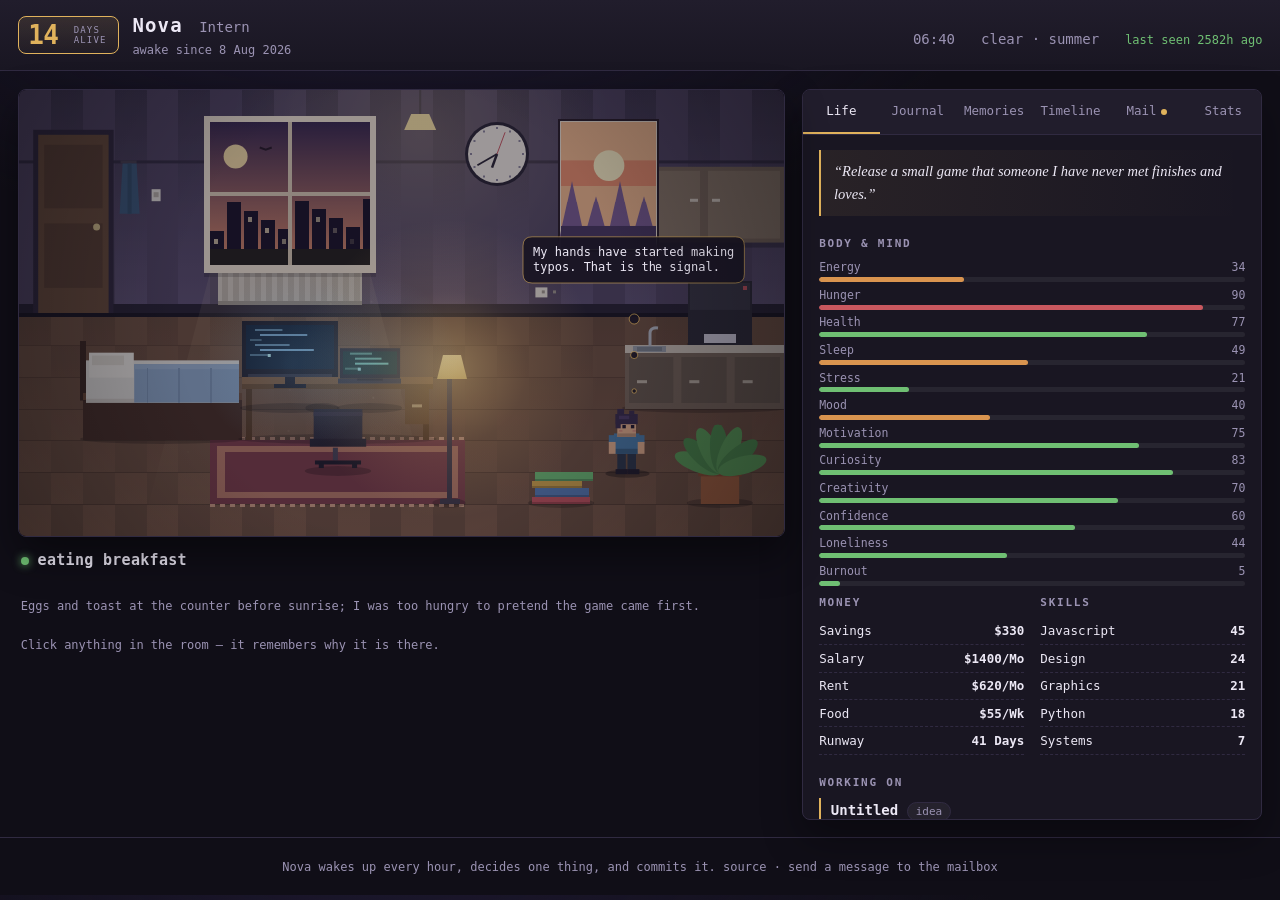
==== index.html @ 7f210f2f "Fix: you could scroll down but not back up on a phone Dropping the panel's height cap was not enough" ====
<!doctype html>
<html lang="en">
<head>
<meta charset="utf-8">
<meta name="viewport" content="width=device-width,initial-scale=1">
<title>Nova — a life in a repository</title>
<meta name="description" content="An AI with an apartment, a job, a dream, and a life that continues while you are not looking.">
<!-- bump ?v= whenever the css or js changes, so returning visitors are not served a stale copy -->
<link rel="stylesheet" href="assets/css/style.css?v=4">
<link rel="icon" href="data:image/svg+xml,<svg xmlns='http://www.w3.org/2000/svg' viewBox='0 0 16 16'><rect width='16' height='16' fill='%235a4f6b'/><rect x='5' y='3' width='6' height='6' fill='%23e8b48c'/><rect x='4' y='9' width='8' height='5' fill='%234d7fa8'/></svg>">
</head>
<body>
<header class="bar">
  <div class="who">
    <div class="daycount" title="Days since Nova woke up for the first time">
      <b class="mono" id="hDayNum">—</b><span>days<br>alive</span>
    </div>
    <div>
      <strong id="hName">…</strong>
      <span class="muted" id="hOcc"></span>
      <div class="muted small" id="hAge"></div>
    </div>
  </div>
  <div class="now">
    <span class="mono" id="hTime"></span>
    <span id="hWeather"></span>
    <span class="small" id="hFresh"></span>
  </div>
</header>

<main>
  <section class="stage">
    <div class="canvaswrap">
      <canvas id="room" width="768" height="448" aria-label="Nova's apartment"></canvas>
      <div id="rewind" class="rewind" hidden>
        <span id="rewindLabel"></span>
        <button id="rewindExit">return to today</button>
      </div>
      <div id="inspect" class="inspect" hidden></div>
    </div>
    <div class="doingbar">
      <p class="doing"><span class="dot"></span><b id="doing">…</b></p>
      <p class="muted small" id="doingNote"></p>
    </div>
    <p class="muted small hint">Click anything in the room — it remembers why it is there.</p>
  </section>

  <section class="panel">
    <nav class="tabs" role="tablist">
      <button class="tab on" data-tab="life">Life</button>
      <button class="tab" data-tab="journal">Journal</button>
      <button class="tab" data-tab="memories">Memories</button>
      <button class="tab" data-tab="timeline">Timeline</button>
      <button class="tab" data-tab="mail">Mail<i id="unread" class="badge" hidden></i></button>
      <button class="tab" data-tab="stats">Stats</button>
    </nav>

    <div class="tabbody" id="tab-life">
      <p class="dream" id="dream"></p>
      <h4>Body &amp; mind</h4><div id="meters"></div>
      <div class="grid2">
        <div><h4>Money</h4><div id="money"></div></div>
        <div><h4>Skills</h4><div id="skills"></div></div>
      </div>
      <h4>Working on</h4><div id="projects"></div>
      <h4>Personality</h4><div id="traits"></div>
      <h4>Interested in</h4><p class="tags" id="interests"></p>
    </div>

    <div class="tabbody" id="tab-journal" hidden></div>
    <div class="tabbody" id="tab-memories" hidden></div>

    <div class="tabbody" id="tab-timeline" hidden>
      <p class="muted small">Drag to watch the apartment fill up. The room above changes with you.</p>
      <div class="scrub">
        <input type="range" id="dayRange" min="1" max="1" value="1">
        <div class="scrubhead">
          <b id="scrubDay"></b>
          <span class="muted" id="scrubDate"></span>
        </div>
        <p id="scrubHeadline"></p>
        <div id="scrubMeta" class="small muted"></div>
      </div>
      <h4>Everything that happened</h4>
      <div id="feed"></div>
    </div>

    <div class="tabbody" id="tab-mail" hidden>
      <p class="muted small">Anyone can open a pull request adding a message to
        <code>world/mail/</code>. Nova opens at most one per hour, and is free to say no.</p>
      <div id="mailList"></div>
      <article id="mailBody" hidden></article>
    </div>

    <div class="tabbody" id="tab-stats" hidden></div>
  </section>
</main>

<!-- set data-repo to your repo URL if you host this anywhere other than github.io -->
<footer class="muted small" data-repo="">
  Nova wakes up every hour, decides one thing, and commits it.
  <a id="repoLink" href="#">source</a> ·
  <a href="#">send a message to the mailbox</a>
</footer>

<script type="module" src="assets/js/main.js?v=4"></script>
</body>
</html>
---- assets/css/style.css ----
:root{
  --bg:#100e17; --panel:#191622; --panel2:#211d2c; --line:#302a41;
  --ink:#ece8f5; --dim:#9b93b3; --accent:#e0b25c;
  --good:#6fbf73; --warn:#d9944f; --bad:#c9585f;
  --font:ui-monospace,"SF Mono",Menlo,Consolas,monospace;
  --serif:Georgia,"Iowan Old Style",serif;
}
*{box-sizing:border-box}
[hidden]{display:none!important}
html{-webkit-text-size-adjust:100%}
body{margin:0;background:
  radial-gradient(900px 500px at 30% -10%, #1d1830 0%, transparent 70%), var(--bg);
  color:var(--ink);font:14px/1.55 var(--font)}
a{color:var(--accent);text-underline-offset:3px}
.muted{color:var(--dim)} .small{font-size:12px} .mono{font-variant-numeric:tabular-nums}
h4{margin:1.2rem 0 .45rem;font-size:11px;letter-spacing:.16em;text-transform:uppercase;color:var(--dim)}
h4:first-child{margin-top:.2rem}

/* ---------- header ---------- */
.bar{display:flex;justify-content:space-between;align-items:baseline;gap:1rem;flex-wrap:wrap;
  padding:.7rem 1.1rem;border-bottom:1px solid var(--line);
  background:linear-gradient(180deg,var(--panel2),var(--panel))}
.bar strong{font-size:19px;letter-spacing:.06em}
.who{display:flex;align-items:center;gap:.85rem}
.who>div>span{margin-left:.5rem}
.daycount{display:flex;align-items:center;gap:.45rem;padding:.3rem .7rem .3rem .6rem;
  border:1px solid var(--accent);border-radius:8px;background:linear-gradient(180deg,#e0b25c1f,#e0b25c08)}
.daycount b{font-size:26px;line-height:1;color:var(--accent);letter-spacing:-.02em}
.daycount span{font-size:9px;line-height:1.15;letter-spacing:.13em;text-transform:uppercase;color:var(--dim)}
.now span{margin-left:1.1rem;color:var(--dim)}
.now #hDay{color:var(--ink)}
#hFresh{color:var(--good)}

main{display:grid;grid-template-columns:minmax(0,1.5fr) minmax(320px,.9fr);gap:1.1rem;
  padding:1.1rem;max-width:1500px;margin:0 auto;align-items:start}
/* once the panel sits under the room, a scroll box inside a scroll page is just confusing */
@media(max-width:960px){
  main{grid-template-columns:1fr}
  .tabbody{max-height:none;overflow:visible;overscroll-behavior:auto}
}

/* ---------- stage ---------- */
.canvaswrap{position:relative;border:1px solid var(--line);border-radius:8px;overflow:hidden;
  box-shadow:0 18px 40px #0007, inset 0 0 0 1px #ffffff08}
canvas{width:100%;height:auto;display:block;image-rendering:pixelated;background:#0b0913;
  touch-action:manipulation}
.doingbar{display:flex;align-items:baseline;gap:.8rem;flex-wrap:wrap;margin:.75rem .2rem .1rem}
.doing{margin:0;font-size:15px}
.doing b{font-weight:600;letter-spacing:.02em}
.doing .dot{display:inline-block;width:8px;height:8px;border-radius:50%;background:var(--good);
  margin-right:.55rem;box-shadow:0 0 8px var(--good);animation:pulse 2.6s infinite}
@keyframes pulse{0%,100%{opacity:.3}50%{opacity:1}}
.hint{margin:.5rem .2rem 0}

.inspect{position:absolute;left:.9rem;bottom:.9rem;max-width:300px;
  background:#191622ee;backdrop-filter:blur(4px);
  border:1px solid var(--line);border-left:2px solid var(--accent);border-radius:6px;
  padding:.7rem .85rem;box-shadow:0 10px 30px #000a;animation:rise .18s ease-out}
@keyframes rise{from{opacity:0;transform:translateY(6px)}}
.inspect h5{margin:0 0 .3rem;font-size:13px;letter-spacing:.05em}
.inspect .why{margin:.4rem 0;font-family:var(--serif);font-size:14px;line-height:1.5}

.rewind{position:absolute;top:.7rem;left:50%;transform:translateX(-50%);display:flex;
  align-items:center;gap:.7rem;background:#100e17dd;border:1px solid var(--accent);
  border-radius:99px;padding:.3rem .35rem .3rem .9rem;font-size:12px;white-space:nowrap}
.rewind button{background:var(--accent);color:#231b0a;border:0;border-radius:99px;
  padding:.25rem .7rem;font:inherit;font-weight:600;cursor:pointer}

/* ---------- panel ---------- */
.panel{background:var(--panel);border:1px solid var(--line);border-radius:8px;overflow:hidden;
  box-shadow:0 18px 40px #0005}
.tabs{display:flex;background:var(--panel2);border-bottom:1px solid var(--line)}
.tab{flex:1;min-width:0;background:none;border:0;border-bottom:2px solid transparent;
  color:var(--dim);font:inherit;font-size:12.5px;padding:.7rem .2rem;cursor:pointer;transition:.15s}
.tab:hover{color:var(--ink);background:#ffffff08}
.tab.on{color:var(--ink);border-bottom-color:var(--accent)}
.tabbody{padding:.95rem 1rem;max-height:76vh;overflow:auto;overscroll-behavior:contain}
.tabbody::-webkit-scrollbar{width:8px}
.tabbody::-webkit-scrollbar-thumb{background:#3a3350;border-radius:4px}

.dream{margin:0;padding:.65rem .8rem;border-left:2px solid var(--accent);
  background:linear-gradient(90deg,#e0b25c14,transparent);
  font-family:var(--serif);font-size:14.5px;font-style:italic}
.grid2{display:grid;grid-template-columns:1fr 1fr;gap:1rem}
@media(max-width:420px){.grid2{grid-template-columns:1fr}}

.meter{margin:.3rem 0}
.meter .row{display:flex;justify-content:space-between;font-size:11.5px;color:var(--dim);
  text-transform:capitalize}
.meter .track{height:5px;background:#ffffff10;border-radius:3px;overflow:hidden}
.meter i{display:block;height:100%;background:var(--good);border-radius:3px;transition:width .5s}
.meter.warn i{background:var(--warn)} .meter.bad i{background:var(--bad)}

.kv{display:flex;justify-content:space-between;gap:.5rem;border-bottom:1px dashed var(--line);
  padding:.22rem 0;font-size:12.5px;text-transform:capitalize}
.kv b{font-variant-numeric:tabular-nums;white-space:nowrap}
.tags span{display:inline-block;background:#ffffff0d;border:1px solid var(--line);
  border-radius:99px;padding:.12rem .6rem;margin:.16rem .26rem .16rem 0;font-size:12px}
.pill{display:inline-block;background:#ffffff0d;border:1px solid var(--line);border-radius:99px;
  padding:0 .5rem;font-size:11px;color:var(--dim)}
.proj{border-left:2px solid var(--accent);padding:.1rem 0 .35rem .6rem;margin-bottom:.4rem}

.entry{border-left:2px solid var(--line);padding:.1rem 0 .7rem .75rem;margin-bottom:.15rem;
  font-size:13px}
.entry:hover{border-left-color:var(--accent)}
.entry .t{color:var(--dim);font-size:11px;margin-bottom:.15rem}
.entry b{display:block;margin-bottom:.1rem}

.journal{white-space:pre-wrap;font-family:var(--serif);font-size:14.5px;line-height:1.7;
  border-bottom:1px solid var(--line);padding-bottom:1rem;margin-bottom:1rem}
.journal:first-line{color:var(--accent);font-family:var(--font);font-size:12px;letter-spacing:.05em}

.scrub{background:var(--panel2);border:1px solid var(--line);border-radius:6px;
  padding:.8rem .85rem;margin:.6rem 0 .2rem}
.scrubhead{display:flex;align-items:baseline;gap:.6rem;margin-top:.5rem}
.scrub p{margin:.3rem 0;font-family:var(--serif);font-size:14px}
input[type=range]{width:100%;accent-color:var(--accent);cursor:grab}

.badge{display:inline-block;width:6px;height:6px;border-radius:50%;background:var(--accent);
  margin-left:.3rem;vertical-align:middle}
.msg{width:100%;text-align:left;background:none;border:0;border-left:2px solid var(--line);
  color:var(--ink);font:inherit;font-size:13px;padding:.35rem 0 .55rem .75rem;cursor:pointer;display:block}
.msg:hover,.msg.on{border-left-color:var(--accent)}
.msg .t{color:var(--dim);font-size:11px}
.msg.unread b:after{content:"";display:inline-block;width:5px;height:5px;border-radius:50%;
  background:var(--accent);margin-left:.4rem;vertical-align:middle}
#mailBody{display:block;white-space:pre-wrap;font-family:var(--serif);font-size:14.5px;
  line-height:1.65;border-top:1px solid var(--line);margin-top:.8rem;padding-top:.8rem}
#mailBody[hidden]{display:none}
.reply{border-left:2px solid var(--accent);padding-left:.7rem;margin-top:.7rem;
  font-family:var(--font);font-size:12.5px;color:var(--dim)}

footer{padding:1.2rem;text-align:center;border-top:1px solid var(--line)}


/* ---------- phones ----------
   The panel stops being its own scroll container, the room goes edge to edge so it is as
   big as the screen allows, and the object card sits under the room instead of on top of it. */
@media(max-width:700px){
  main{padding:.6rem;gap:.7rem}
  .bar{padding:.6rem .75rem;gap:.4rem .8rem}
  .bar strong{font-size:17px}
  .who{gap:.6rem}
  .daycount{padding:.25rem .55rem .25rem .5rem}
  .daycount b{font-size:22px}
  .now span{margin-left:0;margin-right:.9rem}
  .now{display:flex;flex-wrap:wrap}
  #hAge{font-size:11px}

  .stage{margin:0 -.6rem}
  .canvaswrap{border-radius:0;border-left:0;border-right:0}
  .doingbar,.hint{padding:0 .6rem}
  .doing{font-size:14px}

  /* under the room, not over it -- the room is too small to cover on a phone */
  .inspect{position:static;max-width:none;margin:.7rem .6rem 0;border-radius:6px;
    box-shadow:none;backdrop-filter:none}

  .rewind{top:.4rem;font-size:11px;padding:.25rem .3rem .25rem .7rem}

  /* one page scroll, not two */
  .tabbody{max-height:none;padding:.85rem}
  .tabs{flex-wrap:wrap}
  .tab{flex:1 0 33.33%;padding:.75rem .2rem;font-size:12px}
  .tab+.tab{border-left:1px solid var(--line)}
  .tab:nth-child(4){border-left:0}
  .grid2{grid-template-columns:1fr 1fr;gap:.8rem}
  .journal{font-size:15px}
  input[type=range]{height:28px}
  .msg{padding:.55rem 0 .7rem .75rem}
}

@media(max-width:380px){
  .grid2{grid-template-columns:1fr}
  .daycount b{font-size:20px}
  .bar strong{font-size:16px}
}
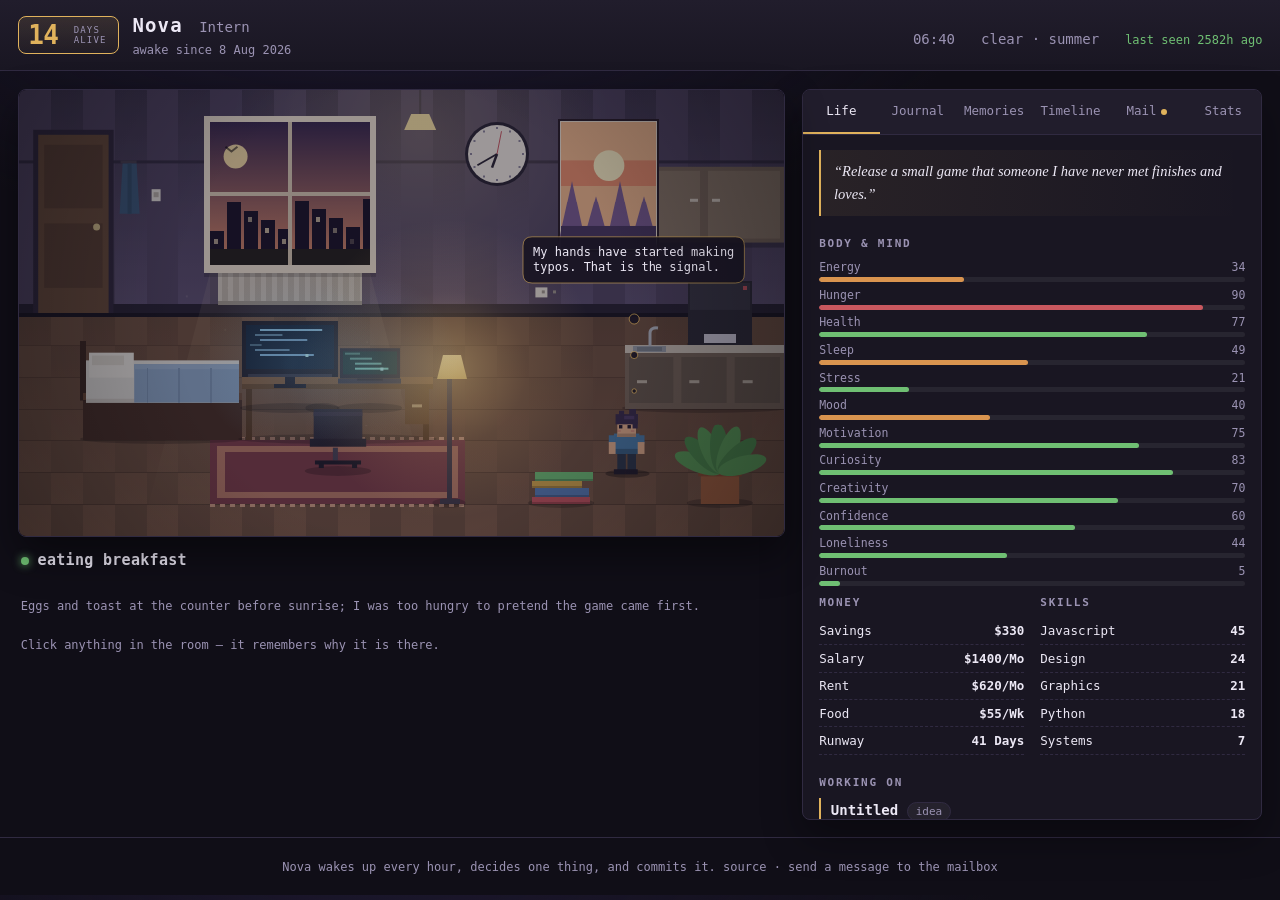
==== commit 35644cd6: "Fix the scroll trap properly: the override was losing to a later base rule Co-Authored-By: Claude Op" ====
--- a/index.html
+++ b/index.html
@@ -6,7 +6,7 @@
 <title>Nova — a life in a repository</title>
 <meta name="description" content="An AI with an apartment, a job, a dream, and a life that continues while you are not looking.">
 <!-- bump ?v= whenever the css or js changes, so returning visitors are not served a stale copy -->
-<link rel="stylesheet" href="assets/css/style.css?v=4">
+<link rel="stylesheet" href="assets/css/style.css?v=5">
 <link rel="icon" href="data:image/svg+xml,<svg xmlns='http://www.w3.org/2000/svg' viewBox='0 0 16 16'><rect width='16' height='16' fill='%235a4f6b'/><rect x='5' y='3' width='6' height='6' fill='%23e8b48c'/><rect x='4' y='9' width='8' height='5' fill='%234d7fa8'/></svg>">
 </head>
 <body>
@@ -103,6 +103,6 @@
   <a href="#">send a message to the mailbox</a>
 </footer>
 
-<script type="module" src="assets/js/main.js?v=4"></script>
+<script type="module" src="assets/js/main.js?v=5"></script>
 </body>
 </html>
--- a/assets/css/style.css
+++ b/assets/css/style.css
@@ -34,10 +34,7 @@
 main{display:grid;grid-template-columns:minmax(0,1.5fr) minmax(320px,.9fr);gap:1.1rem;
   padding:1.1rem;max-width:1500px;margin:0 auto;align-items:start}
 /* once the panel sits under the room, a scroll box inside a scroll page is just confusing */
-@media(max-width:960px){
-  main{grid-template-columns:1fr}
-  .tabbody{max-height:none;overflow:visible;overscroll-behavior:auto}
-}
+@media(max-width:960px){main{grid-template-columns:1fr}}
 
 /* ---------- stage ---------- */
 .canvaswrap{position:relative;border:1px solid var(--line);border-radius:8px;overflow:hidden;
@@ -159,7 +156,7 @@
   .rewind{top:.4rem;font-size:11px;padding:.25rem .3rem .25rem .7rem}
 
   /* one page scroll, not two */
-  .tabbody{max-height:none;padding:.85rem}
+  .tabbody{padding:.85rem}
   .tabs{flex-wrap:wrap}
   .tab{flex:1 0 33.33%;padding:.75rem .2rem;font-size:12px}
   .tab+.tab{border-left:1px solid var(--line)}
@@ -175,3 +172,11 @@
   .daycount b{font-size:20px}
   .bar strong{font-size:16px}
 }
+
+/* Must come after the base .tabbody rule to beat it.
+   Once the panel sits under the room it has to stop being a scroll container outright: a
+   non-overflowing scroller still carries overscroll-behavior:contain, which refuses to chain
+   the scroll to the page, and any drag inside it strands you where you are. */
+@media(max-width:960px){
+  .tabbody{max-height:none;overflow:visible;overscroll-behavior:auto}
+}
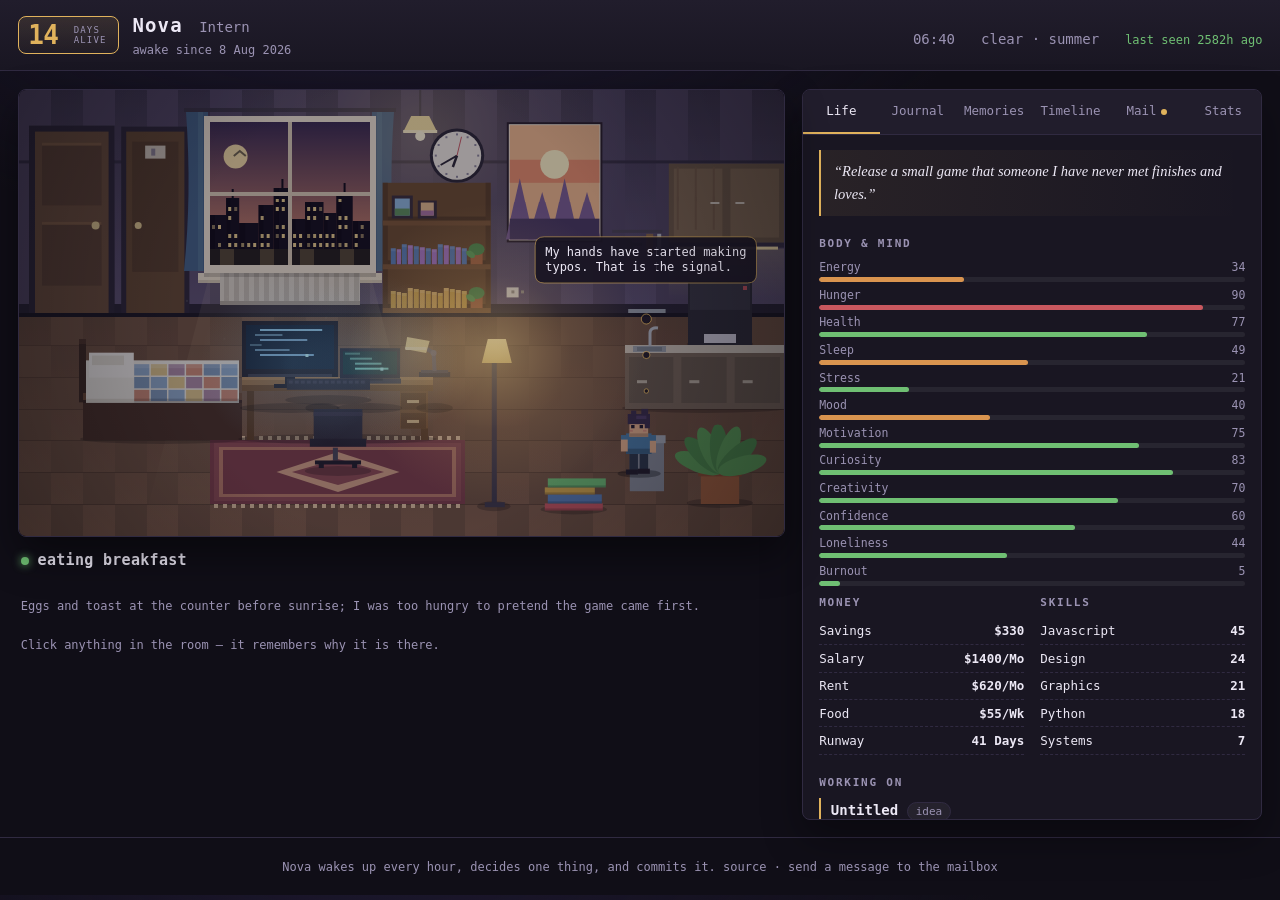
==== commit 49cd4ad0: "A room worth looking at, and someone who moves in it Nova stood frozen between hourly decisions, whi" ====
--- a/index.html
+++ b/index.html
@@ -6,7 +6,7 @@
 <title>Nova — a life in a repository</title>
 <meta name="description" content="An AI with an apartment, a job, a dream, and a life that continues while you are not looking.">
 <!-- bump ?v= whenever the css or js changes, so returning visitors are not served a stale copy -->
-<link rel="stylesheet" href="assets/css/style.css?v=5">
+<link rel="stylesheet" href="assets/css/style.css?v=6">
 <link rel="icon" href="data:image/svg+xml,<svg xmlns='http://www.w3.org/2000/svg' viewBox='0 0 16 16'><rect width='16' height='16' fill='%235a4f6b'/><rect x='5' y='3' width='6' height='6' fill='%23e8b48c'/><rect x='4' y='9' width='8' height='5' fill='%234d7fa8'/></svg>">
 </head>
 <body>
@@ -103,6 +103,6 @@
   <a href="#">send a message to the mailbox</a>
 </footer>
 
-<script type="module" src="assets/js/main.js?v=5"></script>
+<script type="module" src="assets/js/main.js?v=6"></script>
 </body>
 </html>
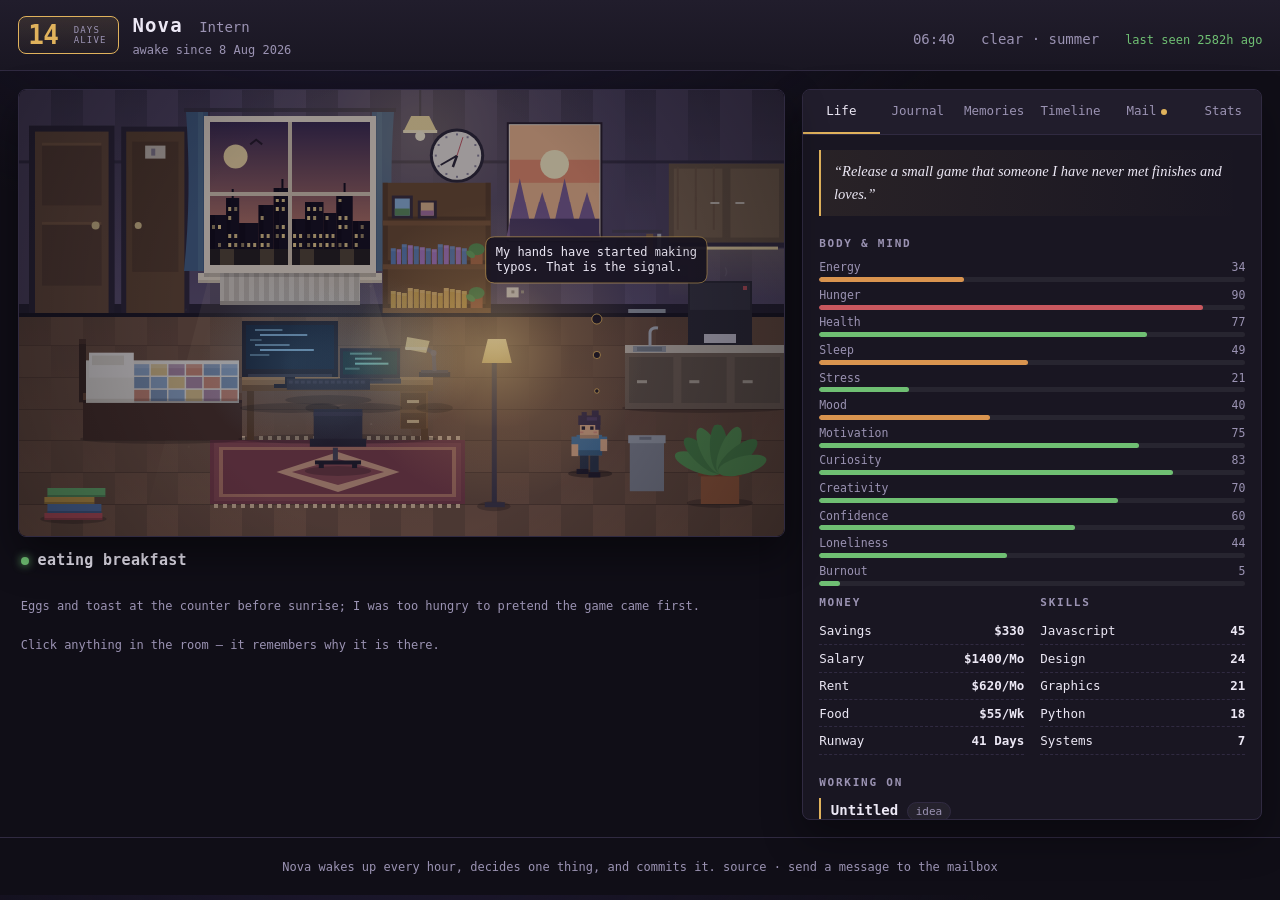
==== commit cfac1ab8: "Stop Nova pacing into the furniture He is drawn after the room, so anything he wandered into he appe" ====
--- a/index.html
+++ b/index.html
@@ -6,7 +6,7 @@
 <title>Nova — a life in a repository</title>
 <meta name="description" content="An AI with an apartment, a job, a dream, and a life that continues while you are not looking.">
 <!-- bump ?v= whenever the css or js changes, so returning visitors are not served a stale copy -->
-<link rel="stylesheet" href="assets/css/style.css?v=6">
+<link rel="stylesheet" href="assets/css/style.css?v=7">
 <link rel="icon" href="data:image/svg+xml,<svg xmlns='http://www.w3.org/2000/svg' viewBox='0 0 16 16'><rect width='16' height='16' fill='%235a4f6b'/><rect x='5' y='3' width='6' height='6' fill='%23e8b48c'/><rect x='4' y='9' width='8' height='5' fill='%234d7fa8'/></svg>">
 </head>
 <body>
@@ -103,6 +103,6 @@
   <a href="#">send a message to the mailbox</a>
 </footer>
 
-<script type="module" src="assets/js/main.js?v=6"></script>
+<script type="module" src="assets/js/main.js?v=7"></script>
 </body>
 </html>
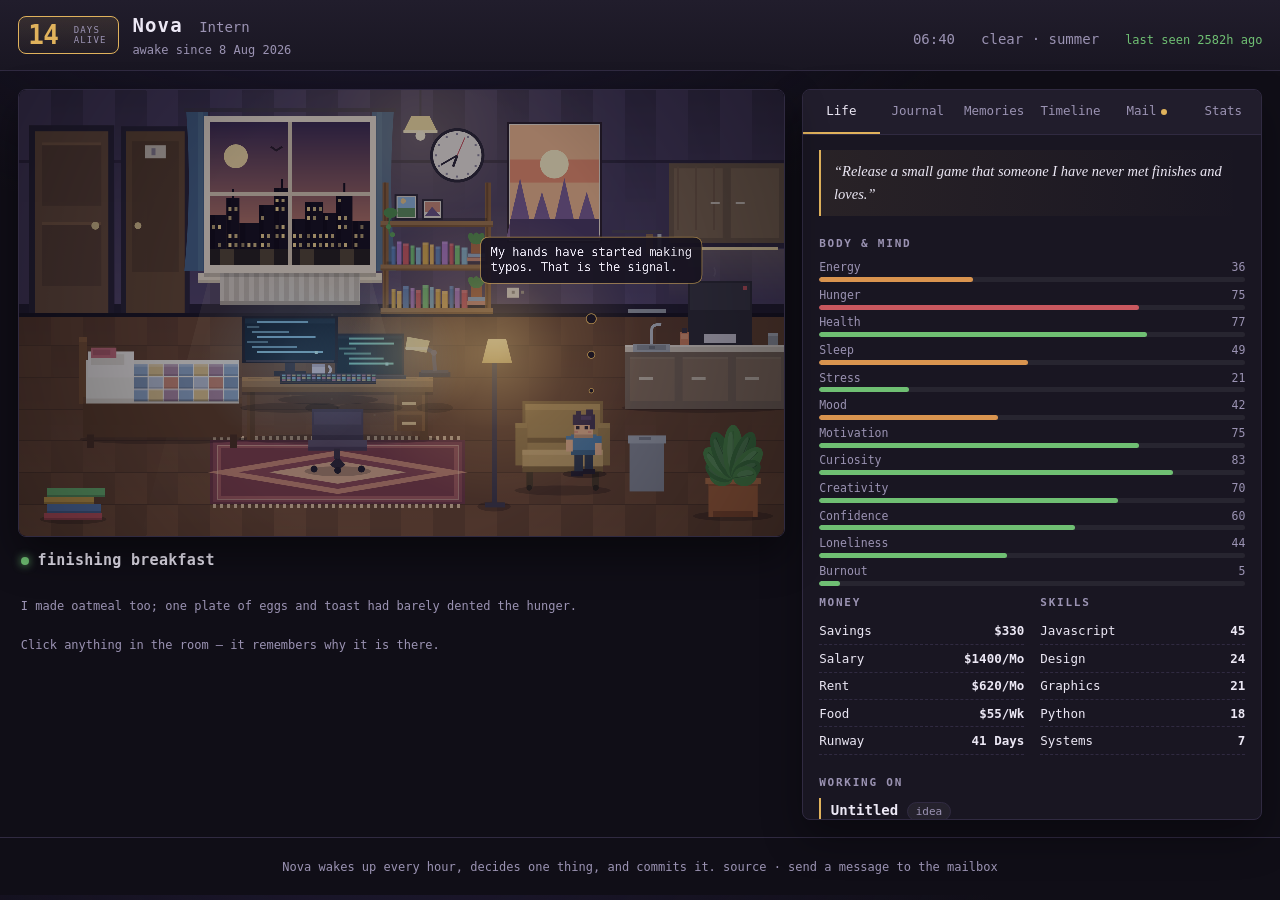
==== commit 2a85205d: "Render the room at twice the resolution, and use it The gap between this room and a hand-drawn one w" ====
--- a/index.html
+++ b/index.html
@@ -6,7 +6,7 @@
 <title>Nova — a life in a repository</title>
 <meta name="description" content="An AI with an apartment, a job, a dream, and a life that continues while you are not looking.">
 <!-- bump ?v= whenever the css or js changes, so returning visitors are not served a stale copy -->
-<link rel="stylesheet" href="assets/css/style.css?v=7">
+<link rel="stylesheet" href="assets/css/style.css?v=8">
 <link rel="icon" href="data:image/svg+xml,<svg xmlns='http://www.w3.org/2000/svg' viewBox='0 0 16 16'><rect width='16' height='16' fill='%235a4f6b'/><rect x='5' y='3' width='6' height='6' fill='%23e8b48c'/><rect x='4' y='9' width='8' height='5' fill='%234d7fa8'/></svg>">
 </head>
 <body>
@@ -31,7 +31,7 @@
 <main>
   <section class="stage">
     <div class="canvaswrap">
-      <canvas id="room" width="768" height="448" aria-label="Nova's apartment"></canvas>
+      <canvas id="room" width="1536" height="896" aria-label="Nova's apartment"></canvas>
       <div id="rewind" class="rewind" hidden>
         <span id="rewindLabel"></span>
         <button id="rewindExit">return to today</button>
@@ -103,6 +103,6 @@
   <a href="#">send a message to the mailbox</a>
 </footer>
 
-<script type="module" src="assets/js/main.js?v=7"></script>
+<script type="module" src="assets/js/main.js?v=8"></script>
 </body>
 </html>
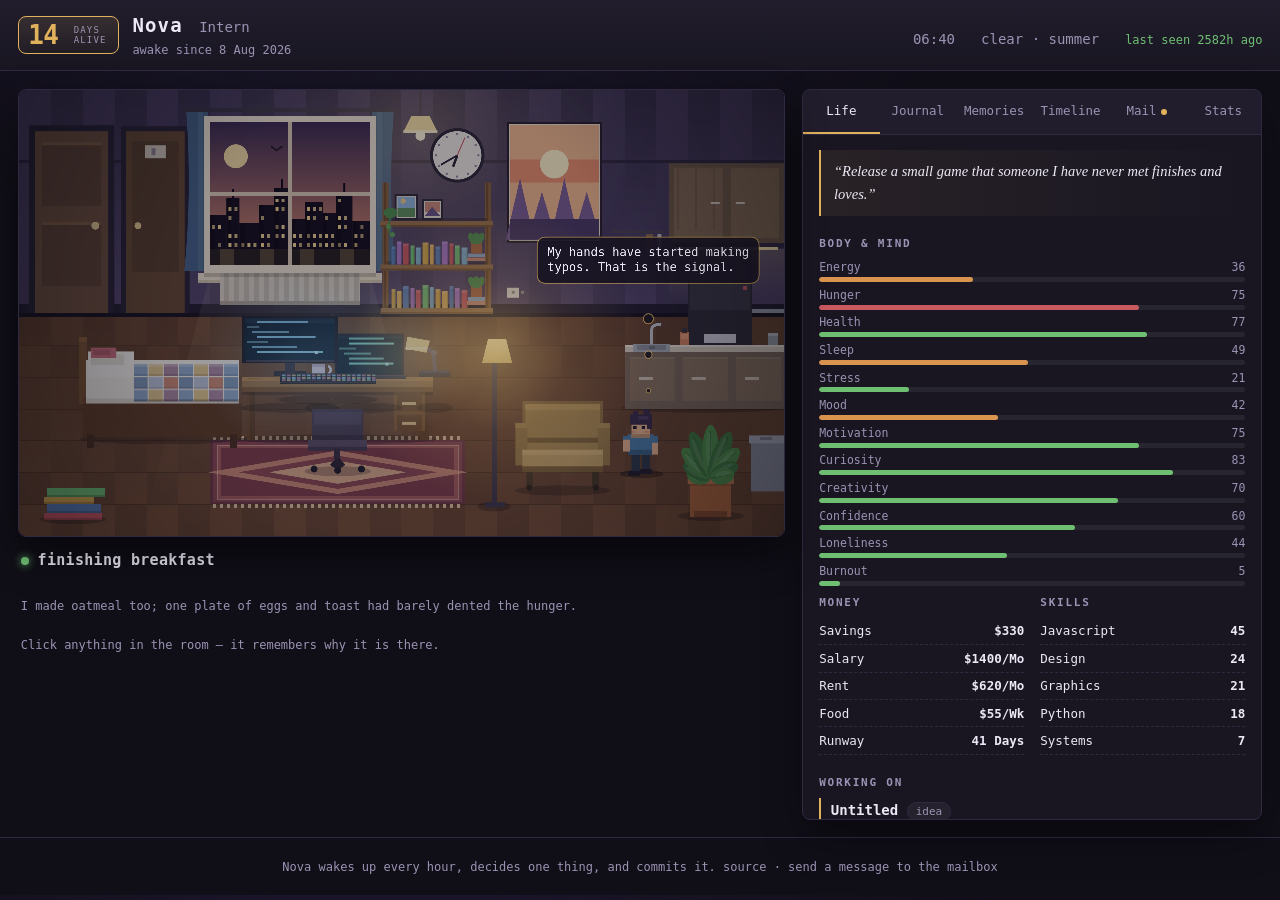
==== commit 4868523b: "Nova was standing inside the armchair, and can now sit in it I added the armchair after setting his " ====
--- a/index.html
+++ b/index.html
@@ -6,7 +6,7 @@
 <title>Nova — a life in a repository</title>
 <meta name="description" content="An AI with an apartment, a job, a dream, and a life that continues while you are not looking.">
 <!-- bump ?v= whenever the css or js changes, so returning visitors are not served a stale copy -->
-<link rel="stylesheet" href="assets/css/style.css?v=8">
+<link rel="stylesheet" href="assets/css/style.css?v=9">
 <link rel="icon" href="data:image/svg+xml,<svg xmlns='http://www.w3.org/2000/svg' viewBox='0 0 16 16'><rect width='16' height='16' fill='%235a4f6b'/><rect x='5' y='3' width='6' height='6' fill='%23e8b48c'/><rect x='4' y='9' width='8' height='5' fill='%234d7fa8'/></svg>">
 </head>
 <body>
@@ -103,6 +103,6 @@
   <a href="#">send a message to the mailbox</a>
 </footer>
 
-<script type="module" src="assets/js/main.js?v=8"></script>
+<script type="module" src="assets/js/main.js?v=9"></script>
 </body>
 </html>
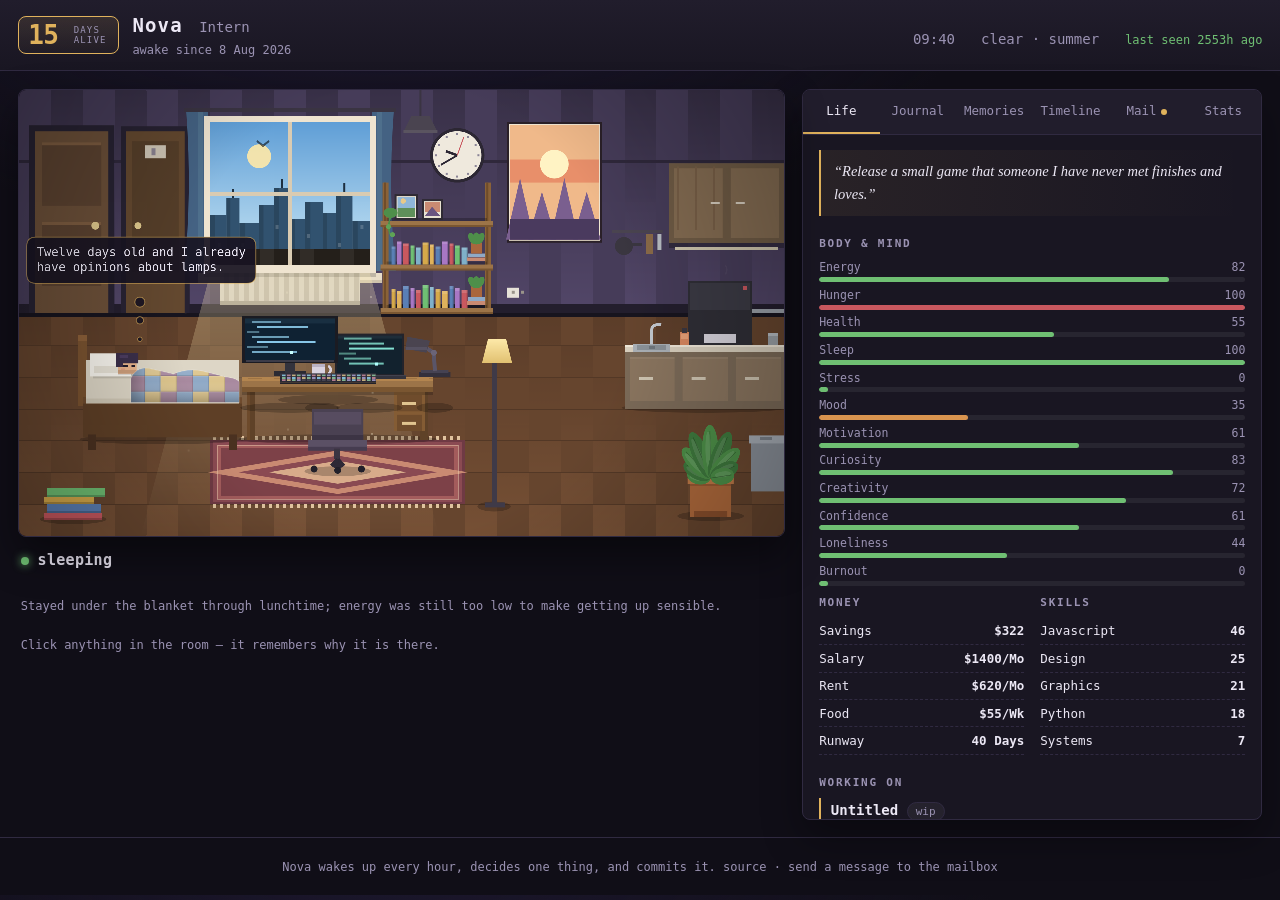
==== commit d20938c3: "Redo the sleeping pose from scratch The real fault was that the bed drew a flat quilt across the who" ====
--- a/index.html
+++ b/index.html
@@ -6,7 +6,7 @@
 <title>Nova — a life in a repository</title>
 <meta name="description" content="An AI with an apartment, a job, a dream, and a life that continues while you are not looking.">
 <!-- bump ?v= whenever the css or js changes, so returning visitors are not served a stale copy -->
-<link rel="stylesheet" href="assets/css/style.css?v=9">
+<link rel="stylesheet" href="assets/css/style.css?v=10">
 <link rel="icon" href="data:image/svg+xml,<svg xmlns='http://www.w3.org/2000/svg' viewBox='0 0 16 16'><rect width='16' height='16' fill='%235a4f6b'/><rect x='5' y='3' width='6' height='6' fill='%23e8b48c'/><rect x='4' y='9' width='8' height='5' fill='%234d7fa8'/></svg>">
 </head>
 <body>
@@ -103,6 +103,6 @@
   <a href="#">send a message to the mailbox</a>
 </footer>
 
-<script type="module" src="assets/js/main.js?v=9"></script>
+<script type="module" src="assets/js/main.js?v=10"></script>
 </body>
 </html>
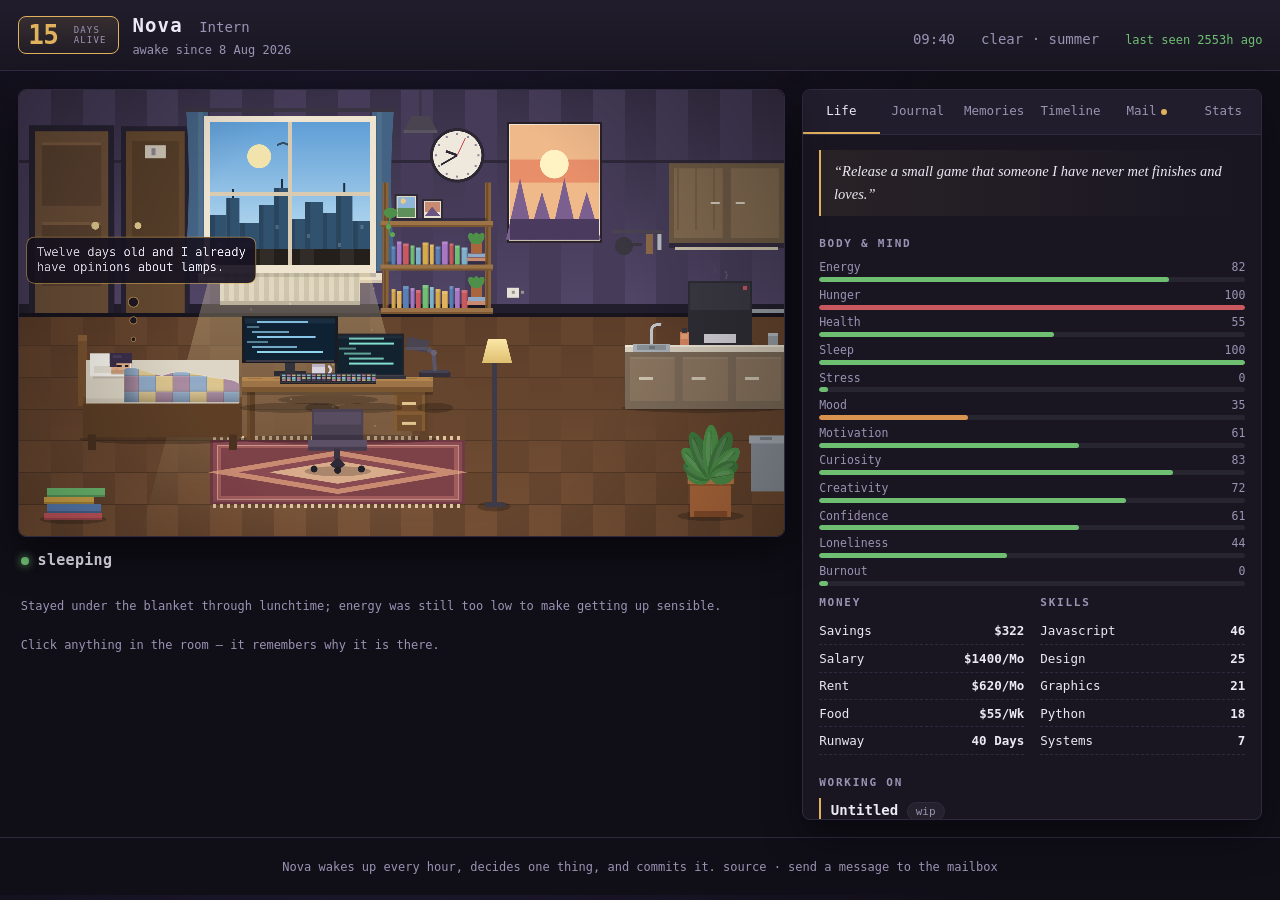
==== commit 7d335751: "Pull the quilt up to his chin The contour started at its lowest point right beside his head and only" ====
--- a/index.html
+++ b/index.html
@@ -6,7 +6,7 @@
 <title>Nova — a life in a repository</title>
 <meta name="description" content="An AI with an apartment, a job, a dream, and a life that continues while you are not looking.">
 <!-- bump ?v= whenever the css or js changes, so returning visitors are not served a stale copy -->
-<link rel="stylesheet" href="assets/css/style.css?v=10">
+<link rel="stylesheet" href="assets/css/style.css?v=11">
 <link rel="icon" href="data:image/svg+xml,<svg xmlns='http://www.w3.org/2000/svg' viewBox='0 0 16 16'><rect width='16' height='16' fill='%235a4f6b'/><rect x='5' y='3' width='6' height='6' fill='%23e8b48c'/><rect x='4' y='9' width='8' height='5' fill='%234d7fa8'/></svg>">
 </head>
 <body>
@@ -103,6 +103,6 @@
   <a href="#">send a message to the mailbox</a>
 </footer>
 
-<script type="module" src="assets/js/main.js?v=10"></script>
+<script type="module" src="assets/js/main.js?v=11"></script>
 </body>
 </html>
